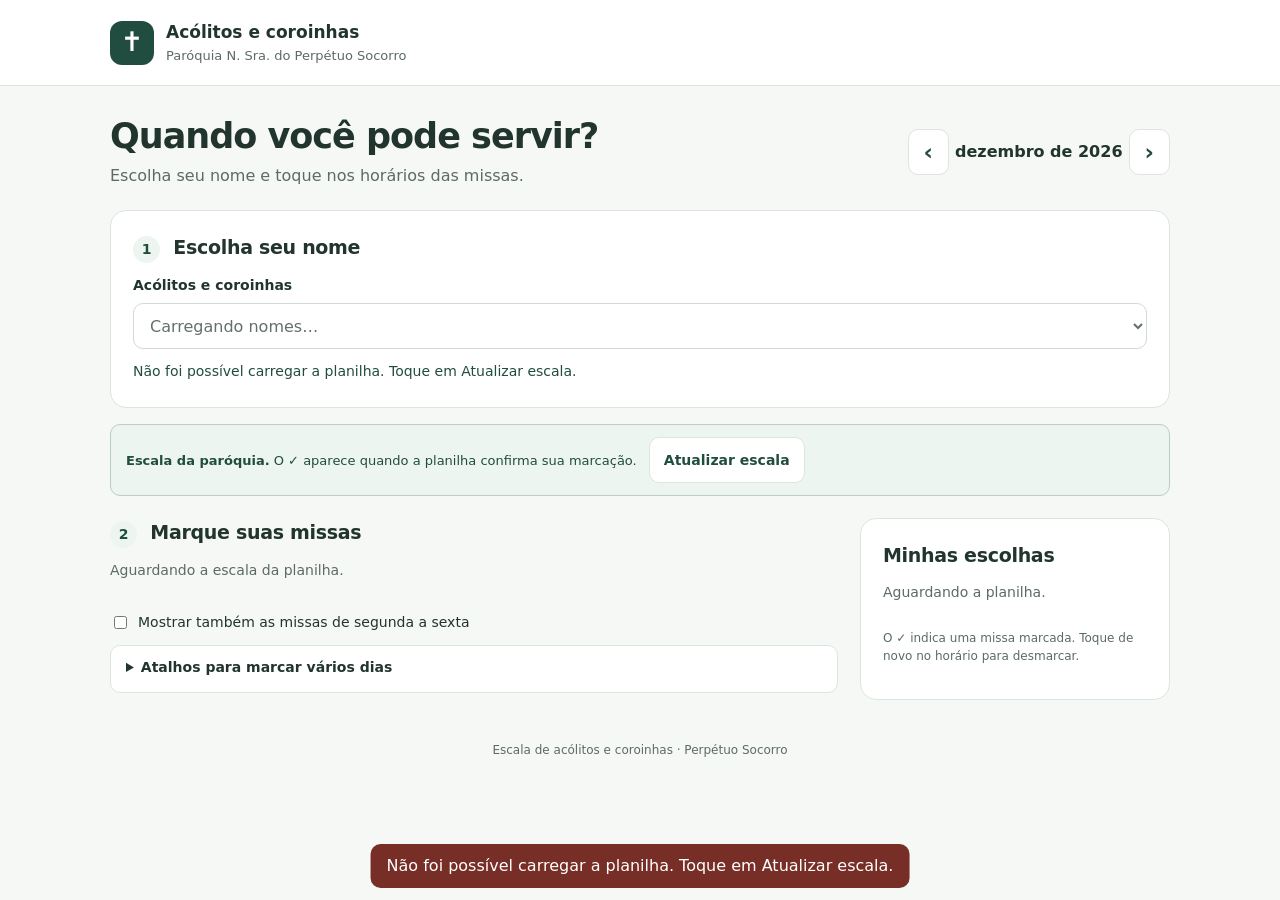
==== escala acolitos.html @ 4b258129 "Salvar as marcações da escala na planilha da paróquia" ====
<!DOCTYPE html>
<html lang="pt-BR">
<head>
<meta charset="UTF-8">
<meta name="viewport" content="width=device-width, initial-scale=1">
<meta name="theme-color" content="#214d40">
<title>Escala de Acólitos e Coroinhas</title>
<link rel="icon" href="favicon.ico">
<style>
:root{--green:#214d40;--light:#edf5f0;--ink:#21352e;--muted:#5c6b63;--line:#dce5de;--bg:#f6f8f5}*{box-sizing:border-box}body{margin:0;background:var(--bg);color:var(--ink);font-family:system-ui,-apple-system,BlinkMacSystemFont,"Segoe UI",sans-serif;font-size:16px;line-height:1.5}button,select{font:inherit}button,a,select{-webkit-tap-highlight-color:transparent}button,select,summary{min-height:46px}button{cursor:pointer;border:1px solid var(--line);border-radius:10px;background:white;color:var(--green);padding:10px 14px;font-weight:600}button:hover{background:var(--light)}button:disabled{cursor:default;opacity:.55}button:focus-visible,a:focus-visible,select:focus-visible,summary:focus-visible{outline:3px solid #b47e25;outline-offset:3px}a{color:var(--green);text-underline-offset:3px}.wrap{width:min(1060px,100% - 36px);margin:auto}header{background:white;border-bottom:1px solid var(--line)}.brand{display:flex;gap:12px;align-items:center;padding:20px 0}.brand-mark{display:grid;place-items:center;width:44px;height:44px;border-radius:12px;background:var(--green);color:white;font-size:27px}.brand strong{display:block;font-size:17px}.brand small{display:block;color:var(--muted);font-size:13px}.intro{margin:30px 0 22px;display:flex;justify-content:space-between;align-items:center;gap:16px}h1{font-size:clamp(27px,4vw,35px);letter-spacing:-1px;line-height:1.15;margin:0 0 8px}h2{font-size:19px;margin:0 0 12px;letter-spacing:-.3px}h3{font-size:16px;margin:0}.muted{color:var(--muted)}p{margin:0 0 12px}.intro p{margin:0}.month-nav{display:flex;align-items:center;gap:6px;white-space:nowrap}.month-nav span{min-width:165px;text-align:center;font-weight:650}.month-nav button{font-size:23px;line-height:1;padding:8px 15px}.card{background:white;border:1px solid var(--line);border-radius:16px;padding:22px}.step{display:inline-grid;place-items:center;width:27px;height:27px;background:var(--light);color:var(--green);border-radius:50%;font-size:14px;margin-right:7px}.profile-fields{display:grid;grid-template-columns:260px 1fr;gap:22px}.field-label{display:block;font-size:14px;font-weight:650;margin-bottom:7px}.roles{display:flex;gap:6px}.roles button{flex:1}.roles button[aria-pressed="true"]{background:var(--green);color:white;border-color:var(--green)}select{width:100%;border:1px solid #bdcdc1;border-radius:10px;background:white;color:var(--ink);padding:10px 12px}.notice{font-size:13px;color:#6f561c;background:#fbf6e8;border:1px solid #eadfbe;padding:12px 15px;border-radius:10px;margin:16px 0 22px}.layout{display:grid;grid-template-columns:minmax(0,1fr) 310px;gap:22px;align-items:start}.calendar-head{margin-bottom:18px}.calendar-head p{font-size:14px}.shortcuts{border:1px solid var(--line);border-radius:10px;margin-bottom:18px;background:white}summary{cursor:pointer;display:list-item;padding:11px 15px;font-weight:600;font-size:14px}.shortcut-actions{display:flex;gap:8px;flex-wrap:wrap;padding:0 14px 14px}.shortcut-actions button{font-size:14px}.day{margin-bottom:14px;padding:18px}.day-head{display:flex;justify-content:space-between;gap:12px;align-items:center;margin-bottom:12px}.day-head time{font-size:15px;font-weight:700}.today-tag{font-size:12px;color:var(--green);background:var(--light);padding:3px 8px;border-radius:6px}.slots{display:grid;grid-template-columns:repeat(3,minmax(0,1fr));gap:9px}.slot{min-height:66px;padding:9px 6px;display:flex;flex-direction:column;align-items:center;justify-content:center;gap:1px}.slot small{font-size:11px;font-weight:500;color:var(--muted)}.slot[aria-pressed="true"]{background:var(--green);border-color:var(--green);color:white}.slot[aria-pressed="true"] small{color:#e4f0e8}.roster{margin-top:10px;font-size:13px}.roster summary{padding:8px 0;color:var(--muted);font-weight:500}.roster p{margin:0 0 7px;padding:0 0 0 2px}.summary-card{position:sticky;top:20px}.summary-count{font-size:14px;color:var(--muted);margin-bottom:12px}.summary-list{list-style:none;padding:0;margin:0;max-height:350px;overflow:auto}.summary-list li{display:flex;align-items:center;justify-content:space-between;gap:8px;padding:10px 0;border-top:1px solid var(--line);font-size:14px}.remove{border:0;background:none;padding:8px;min-width:44px;min-height:44px;font-size:20px;color:#79534c}.empty{font-size:14px;color:var(--muted);padding:12px 0}.danger{color:#88473c;font-size:13px;width:100%;margin-top:16px}.save-note{font-size:12px;color:var(--muted);margin-top:14px}.status{font-size:14px;min-height:24px;margin-top:12px;color:var(--green)}footer{font-size:12px;color:var(--muted);padding:30px 0;text-align:center}.skip{position:absolute;left:10px;top:-70px;background:white;padding:12px;z-index:10}.skip:focus{top:10px}.summary-jump{display:none}@media(max-width:760px){.intro{display:block;margin-top:24px}.month-nav{margin-top:18px;justify-content:space-between}.profile-fields{grid-template-columns:1fr;gap:16px}.layout{grid-template-columns:1fr}.summary-card{position:static}.card{padding:18px}.summary-jump{display:inline-block;font-size:14px;margin-top:8px}.brand strong{font-size:15px}.brand small{font-size:11px}.wrap{width:calc(100% - 28px)}.day{padding:16px}.slots{gap:8px}.notice{margin-bottom:20px}#mySchedule{scroll-margin-top:15px}}@media(prefers-reduced-motion:no-preference){html{scroll-behavior:smooth}}
.weekday{display:flex;align-items:center;gap:8px;min-height:46px;font-size:14px}.notice button{margin-left:8px;font-size:14px}.notice{background:#edf5f0;color:#214d40;border-color:#bbcebf}#feedback{position:fixed;bottom:12px;left:50%;transform:translateX(-50%);width:max-content;max-width:calc(100% - 24px);background:#214d40;color:white;padding:10px 16px;border-radius:10px;z-index:15;pointer-events:none}#feedback.error{background:#762e27}button[hidden]{display:none}</style>
</head>
<body>
<a class="skip" href="#identity">Ir para escolher meu nome</a>
<header><div class="wrap brand"><span class="brand-mark" aria-hidden="true">✝</span><div><strong>Acólitos e coroinhas</strong><small>Paróquia N. Sra. do Perpétuo Socorro</small></div></div></header>
<main class="wrap">
<div class="intro"><div><h1>Quando você pode servir?</h1><p class="muted">Escolha seu nome e toque nos horários das missas.</p></div><nav class="month-nav" aria-label="Escolher mês"><button id="prevMonth" aria-label="Mês anterior">‹</button><span id="monthLabel" aria-live="polite"></span><button id="nextMonth" aria-label="Próximo mês">›</button></nav></div>
<section id="identity" class="card" aria-labelledby="identityTitle"><h2 id="identityTitle"><span class="step">1</span> Escolha seu nome</h2><label for="userSelect" class="field-label">Acólitos e coroinhas</label><select id="userSelect" disabled><option>Carregando nomes…</option></select><div id="status" class="status" role="status" aria-live="polite">Buscando a escala na planilha…</div></section>
<p class="notice"><strong>Escala da paróquia.</strong> O ✓ aparece quando a planilha confirma sua marcação. <button id="refresh" type="button">Atualizar escala</button></p>
<div class="layout"><section aria-labelledby="calendarTitle"><div class="calendar-head"><h2 id="calendarTitle"><span class="step">2</span> Marque suas missas</h2><p class="muted" id="calendarHint">Escolha seu nome acima para liberar os horários.</p><a href="#mySchedule" class="summary-jump">Ver minhas escolhas ↓</a></div>
<label class="weekday"><input type="checkbox" id="allDays"> Mostrar também as missas de segunda a sexta</label><details class="shortcuts"><summary>Atalhos para marcar vários dias</summary><div class="shortcut-actions"><button data-bulk="19:00">Domingos às 19h</button><button data-bulk="10:00">Domingos às 10h</button><button data-bulk="18:00">Sábados às 18h</button></div></details><div id="days"></div></section>
<aside id="mySchedule" class="card summary-card" aria-labelledby="summaryTitle"><h2 id="summaryTitle">Minhas escolhas</h2><p class="summary-count" id="summaryCount"></p><ul class="summary-list" id="summaryList"></ul><button class="danger" id="clearAll" disabled>Desmarcar minhas missas deste mês</button><p class="save-note">O ✓ indica uma missa marcada. Toque de novo no horário para desmarcar.</p></aside></div>
</main><div id="feedback" role="status" hidden></div><footer class="wrap">Escala de acólitos e coroinhas · Perpétuo Socorro</footer>
<script src="escala-planilha.js"></script>
</body>
</html>
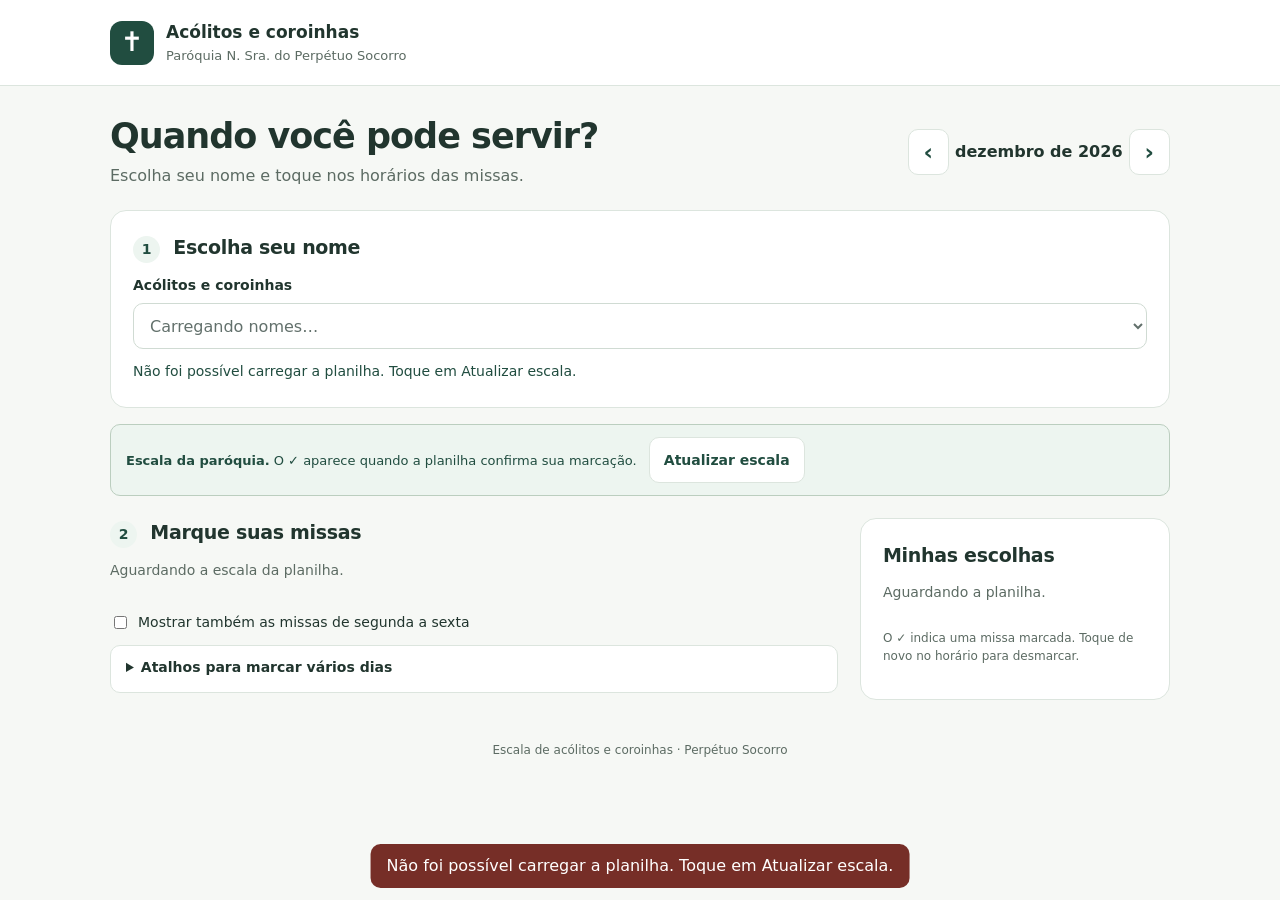
==== commit d6853441: "Adicionar opcoes para Substituir acolito, tirar individualmente no x e botao Tirar todos do horario" ====
--- a/escala acolitos.html
+++ b/escala acolitos.html
@@ -1,26 +1,804 @@
 <!DOCTYPE html>
 <html lang="pt-BR">
+
 <head>
-<meta charset="UTF-8">
-<meta name="viewport" content="width=device-width, initial-scale=1">
-<meta name="theme-color" content="#214d40">
-<title>Escala de Acólitos e Coroinhas</title>
-<link rel="icon" href="favicon.ico">
-<style>
-:root{--green:#214d40;--light:#edf5f0;--ink:#21352e;--muted:#5c6b63;--line:#dce5de;--bg:#f6f8f5}*{box-sizing:border-box}body{margin:0;background:var(--bg);color:var(--ink);font-family:system-ui,-apple-system,BlinkMacSystemFont,"Segoe UI",sans-serif;font-size:16px;line-height:1.5}button,select{font:inherit}button,a,select{-webkit-tap-highlight-color:transparent}button,select,summary{min-height:46px}button{cursor:pointer;border:1px solid var(--line);border-radius:10px;background:white;color:var(--green);padding:10px 14px;font-weight:600}button:hover{background:var(--light)}button:disabled{cursor:default;opacity:.55}button:focus-visible,a:focus-visible,select:focus-visible,summary:focus-visible{outline:3px solid #b47e25;outline-offset:3px}a{color:var(--green);text-underline-offset:3px}.wrap{width:min(1060px,100% - 36px);margin:auto}header{background:white;border-bottom:1px solid var(--line)}.brand{display:flex;gap:12px;align-items:center;padding:20px 0}.brand-mark{display:grid;place-items:center;width:44px;height:44px;border-radius:12px;background:var(--green);color:white;font-size:27px}.brand strong{display:block;font-size:17px}.brand small{display:block;color:var(--muted);font-size:13px}.intro{margin:30px 0 22px;display:flex;justify-content:space-between;align-items:center;gap:16px}h1{font-size:clamp(27px,4vw,35px);letter-spacing:-1px;line-height:1.15;margin:0 0 8px}h2{font-size:19px;margin:0 0 12px;letter-spacing:-.3px}h3{font-size:16px;margin:0}.muted{color:var(--muted)}p{margin:0 0 12px}.intro p{margin:0}.month-nav{display:flex;align-items:center;gap:6px;white-space:nowrap}.month-nav span{min-width:165px;text-align:center;font-weight:650}.month-nav button{font-size:23px;line-height:1;padding:8px 15px}.card{background:white;border:1px solid var(--line);border-radius:16px;padding:22px}.step{display:inline-grid;place-items:center;width:27px;height:27px;background:var(--light);color:var(--green);border-radius:50%;font-size:14px;margin-right:7px}.profile-fields{display:grid;grid-template-columns:260px 1fr;gap:22px}.field-label{display:block;font-size:14px;font-weight:650;margin-bottom:7px}.roles{display:flex;gap:6px}.roles button{flex:1}.roles button[aria-pressed="true"]{background:var(--green);color:white;border-color:var(--green)}select{width:100%;border:1px solid #bdcdc1;border-radius:10px;background:white;color:var(--ink);padding:10px 12px}.notice{font-size:13px;color:#6f561c;background:#fbf6e8;border:1px solid #eadfbe;padding:12px 15px;border-radius:10px;margin:16px 0 22px}.layout{display:grid;grid-template-columns:minmax(0,1fr) 310px;gap:22px;align-items:start}.calendar-head{margin-bottom:18px}.calendar-head p{font-size:14px}.shortcuts{border:1px solid var(--line);border-radius:10px;margin-bottom:18px;background:white}summary{cursor:pointer;display:list-item;padding:11px 15px;font-weight:600;font-size:14px}.shortcut-actions{display:flex;gap:8px;flex-wrap:wrap;padding:0 14px 14px}.shortcut-actions button{font-size:14px}.day{margin-bottom:14px;padding:18px}.day-head{display:flex;justify-content:space-between;gap:12px;align-items:center;margin-bottom:12px}.day-head time{font-size:15px;font-weight:700}.today-tag{font-size:12px;color:var(--green);background:var(--light);padding:3px 8px;border-radius:6px}.slots{display:grid;grid-template-columns:repeat(3,minmax(0,1fr));gap:9px}.slot{min-height:66px;padding:9px 6px;display:flex;flex-direction:column;align-items:center;justify-content:center;gap:1px}.slot small{font-size:11px;font-weight:500;color:var(--muted)}.slot[aria-pressed="true"]{background:var(--green);border-color:var(--green);color:white}.slot[aria-pressed="true"] small{color:#e4f0e8}.roster{margin-top:10px;font-size:13px}.roster summary{padding:8px 0;color:var(--muted);font-weight:500}.roster p{margin:0 0 7px;padding:0 0 0 2px}.summary-card{position:sticky;top:20px}.summary-count{font-size:14px;color:var(--muted);margin-bottom:12px}.summary-list{list-style:none;padding:0;margin:0;max-height:350px;overflow:auto}.summary-list li{display:flex;align-items:center;justify-content:space-between;gap:8px;padding:10px 0;border-top:1px solid var(--line);font-size:14px}.remove{border:0;background:none;padding:8px;min-width:44px;min-height:44px;font-size:20px;color:#79534c}.empty{font-size:14px;color:var(--muted);padding:12px 0}.danger{color:#88473c;font-size:13px;width:100%;margin-top:16px}.save-note{font-size:12px;color:var(--muted);margin-top:14px}.status{font-size:14px;min-height:24px;margin-top:12px;color:var(--green)}footer{font-size:12px;color:var(--muted);padding:30px 0;text-align:center}.skip{position:absolute;left:10px;top:-70px;background:white;padding:12px;z-index:10}.skip:focus{top:10px}.summary-jump{display:none}@media(max-width:760px){.intro{display:block;margin-top:24px}.month-nav{margin-top:18px;justify-content:space-between}.profile-fields{grid-template-columns:1fr;gap:16px}.layout{grid-template-columns:1fr}.summary-card{position:static}.card{padding:18px}.summary-jump{display:inline-block;font-size:14px;margin-top:8px}.brand strong{font-size:15px}.brand small{font-size:11px}.wrap{width:calc(100% - 28px)}.day{padding:16px}.slots{gap:8px}.notice{margin-bottom:20px}#mySchedule{scroll-margin-top:15px}}@media(prefers-reduced-motion:no-preference){html{scroll-behavior:smooth}}
-.weekday{display:flex;align-items:center;gap:8px;min-height:46px;font-size:14px}.notice button{margin-left:8px;font-size:14px}.notice{background:#edf5f0;color:#214d40;border-color:#bbcebf}#feedback{position:fixed;bottom:12px;left:50%;transform:translateX(-50%);width:max-content;max-width:calc(100% - 24px);background:#214d40;color:white;padding:10px 16px;border-radius:10px;z-index:15;pointer-events:none}#feedback.error{background:#762e27}button[hidden]{display:none}</style>
+    <meta charset="UTF-8">
+    <meta name="viewport" content="width=device-width, initial-scale=1">
+    <meta name="theme-color" content="#214d40">
+    <title>Escala de Acólitos e Coroinhas</title>
+    <link rel="icon" href="favicon.ico">
+    <style>
+        :root {
+            --green: #214d40;
+            --light: #edf5f0;
+            --ink: #21352e;
+            --muted: #5c6b63;
+            --line: #dce5de;
+            --bg: #f6f8f5
+        }
+
+        * {
+            box-sizing: border-box
+        }
+
+        body {
+            margin: 0;
+            background: var(--bg);
+            color: var(--ink);
+            font-family: system-ui, -apple-system, BlinkMacSystemFont, "Segoe UI", sans-serif;
+            font-size: 16px;
+            line-height: 1.5
+        }
+
+        button,
+        select {
+            font: inherit
+        }
+
+        button,
+        a,
+        select {
+            -webkit-tap-highlight-color: transparent
+        }
+
+        button,
+        select,
+        summary {
+            min-height: 46px
+        }
+
+        button {
+            cursor: pointer;
+            border: 1px solid var(--line);
+            border-radius: 10px;
+            background: white;
+            color: var(--green);
+            padding: 10px 14px;
+            font-weight: 600
+        }
+
+        button:hover {
+            background: var(--light)
+        }
+
+        button:disabled {
+            cursor: default;
+            opacity: .55
+        }
+
+        button:focus-visible,
+        a:focus-visible,
+        select:focus-visible,
+        summary:focus-visible {
+            outline: 3px solid #b47e25;
+            outline-offset: 3px
+        }
+
+        a {
+            color: var(--green);
+            text-underline-offset: 3px
+        }
+
+        .wrap {
+            width: min(1060px, 100% - 36px);
+            margin: auto
+        }
+
+        header {
+            background: white;
+            border-bottom: 1px solid var(--line)
+        }
+
+        .brand {
+            display: flex;
+            gap: 12px;
+            align-items: center;
+            padding: 20px 0
+        }
+
+        .brand-mark {
+            display: grid;
+            place-items: center;
+            width: 44px;
+            height: 44px;
+            border-radius: 12px;
+            background: var(--green);
+            color: white;
+            font-size: 27px
+        }
+
+        .brand strong {
+            display: block;
+            font-size: 17px
+        }
+
+        .brand small {
+            display: block;
+            color: var(--muted);
+            font-size: 13px
+        }
+
+        .intro {
+            margin: 30px 0 22px;
+            display: flex;
+            justify-content: space-between;
+            align-items: center;
+            gap: 16px
+        }
+
+        h1 {
+            font-size: clamp(27px, 4vw, 35px);
+            letter-spacing: -1px;
+            line-height: 1.15;
+            margin: 0 0 8px
+        }
+
+        h2 {
+            font-size: 19px;
+            margin: 0 0 12px;
+            letter-spacing: -.3px
+        }
+
+        h3 {
+            font-size: 16px;
+            margin: 0
+        }
+
+        .muted {
+            color: var(--muted)
+        }
+
+        p {
+            margin: 0 0 12px
+        }
+
+        .intro p {
+            margin: 0
+        }
+
+        .month-nav {
+            display: flex;
+            align-items: center;
+            gap: 6px;
+            white-space: nowrap
+        }
+
+        .month-nav span {
+            min-width: 165px;
+            text-align: center;
+            font-weight: 650
+        }
+
+        .month-nav button {
+            font-size: 23px;
+            line-height: 1;
+            padding: 8px 15px
+        }
+
+        .card {
+            background: white;
+            border: 1px solid var(--line);
+            border-radius: 16px;
+            padding: 22px
+        }
+
+        .step {
+            display: inline-grid;
+            place-items: center;
+            width: 27px;
+            height: 27px;
+            background: var(--light);
+            color: var(--green);
+            border-radius: 50%;
+            font-size: 14px;
+            margin-right: 7px
+        }
+
+        .profile-fields {
+            display: grid;
+            grid-template-columns: 260px 1fr;
+            gap: 22px
+        }
+
+        .field-label {
+            display: block;
+            font-size: 14px;
+            font-weight: 650;
+            margin-bottom: 7px
+        }
+
+        .roles {
+            display: flex;
+            gap: 6px
+        }
+
+        .roles button {
+            flex: 1
+        }
+
+        .roles button[aria-pressed="true"] {
+            background: var(--green);
+            color: white;
+            border-color: var(--green)
+        }
+
+        select {
+            width: 100%;
+            border: 1px solid #bdcdc1;
+            border-radius: 10px;
+            background: white;
+            color: var(--ink);
+            padding: 10px 12px
+        }
+
+        .notice {
+            font-size: 13px;
+            color: #6f561c;
+            background: #fbf6e8;
+            border: 1px solid #eadfbe;
+            padding: 12px 15px;
+            border-radius: 10px;
+            margin: 16px 0 22px
+        }
+
+        .layout {
+            display: grid;
+            grid-template-columns: minmax(0, 1fr) 310px;
+            gap: 22px;
+            align-items: start
+        }
+
+        .calendar-head {
+            margin-bottom: 18px
+        }
+
+        .calendar-head p {
+            font-size: 14px
+        }
+
+        .shortcuts {
+            border: 1px solid var(--line);
+            border-radius: 10px;
+            margin-bottom: 18px;
+            background: white
+        }
+
+        summary {
+            cursor: pointer;
+            display: list-item;
+            padding: 11px 15px;
+            font-weight: 600;
+            font-size: 14px
+        }
+
+        .shortcut-actions {
+            display: flex;
+            gap: 8px;
+            flex-wrap: wrap;
+            padding: 0 14px 14px
+        }
+
+        .shortcut-actions button {
+            font-size: 14px
+        }
+
+        .day {
+            margin-bottom: 14px;
+            padding: 18px
+        }
+
+        .day-head {
+            display: flex;
+            justify-content: space-between;
+            gap: 12px;
+            align-items: center;
+            margin-bottom: 12px
+        }
+
+        .day-head time {
+            font-size: 15px;
+            font-weight: 700
+        }
+
+        .today-tag {
+            font-size: 12px;
+            color: var(--green);
+            background: var(--light);
+            padding: 3px 8px;
+            border-radius: 6px
+        }
+
+        .slots {
+            display: grid;
+            grid-template-columns: repeat(3, minmax(0, 1fr));
+            gap: 9px
+        }
+
+        .slot {
+            min-height: 66px;
+            padding: 9px 6px;
+            display: flex;
+            flex-direction: column;
+            align-items: center;
+            justify-content: center;
+            gap: 1px
+        }
+
+        .slot small {
+            font-size: 11px;
+            font-weight: 500;
+            color: var(--muted)
+        }
+
+        .slot[aria-pressed="true"] {
+            background: var(--green);
+            border-color: var(--green);
+            color: white
+        }
+
+        .slot[aria-pressed="true"] small {
+            color: #e4f0e8
+        }
+
+        .roster {
+            margin-top: 14px;
+            border-top: 1px dashed var(--line);
+            padding-top: 10px
+        }
+
+        .roster summary {
+            cursor: pointer;
+            padding: 8px 12px;
+            background: var(--light);
+            border: 1px solid #d5e5db;
+            border-radius: 8px;
+            color: var(--green);
+            font-weight: 700;
+            font-size: 13.5px;
+            display: inline-flex;
+            align-items: center;
+            gap: 8px;
+            transition: all .2s ease;
+            user-select: none
+        }
+
+        .roster summary:hover {
+            background: #e2ede6;
+            border-color: #bcd5c5
+        }
+
+        .roster[open] summary {
+            margin-bottom: 12px;
+            background: var(--green);
+            color: white;
+            border-color: var(--green)
+        }
+
+        .roster-list {
+            display: flex;
+            flex-direction: column;
+            gap: 9px;
+            background: #f8faf8;
+            border: 1px solid #e1ebe4;
+            border-radius: 12px;
+            padding: 12px;
+            margin-top: 8px
+        }
+
+        .roster-row {
+            display: flex;
+            flex-direction: column;
+            gap: 7px;
+            background: white;
+            border: 1px solid #e3ede6;
+            border-radius: 10px;
+            padding: 10px 12px;
+            box-shadow: 0 1px 3px rgba(33, 77, 64, .04)
+        }
+
+        .roster-row-head {
+            display: flex;
+            align-items: center;
+            justify-content: space-between;
+            gap: 8px;
+            flex-wrap: wrap
+        }
+
+        .roster-time-badge {
+            background: var(--green);
+            color: white;
+            font-size: 13px;
+            font-weight: 700;
+            padding: 3px 9px;
+            border-radius: 6px;
+            display: inline-flex;
+            align-items: center;
+            gap: 4px;
+            letter-spacing: .3px
+        }
+
+        .roster-label-tag {
+            background: #fef7e6;
+            color: #8c6818;
+            border: 1px solid #f6e0a8;
+            font-size: 11.5px;
+            font-weight: 600;
+            padding: 2px 8px;
+            border-radius: 6px
+        }
+
+        .roster-count-badge {
+            font-size: 11.5px;
+            font-weight: 600;
+            color: var(--muted);
+            background: #edf3ef;
+            padding: 2px 8px;
+            border-radius: 6px;
+            margin-left: auto
+        }
+
+        .roster-names-wrap {
+            display: flex;
+            flex-wrap: wrap;
+            gap: 6px;
+            align-items: center;
+            padding-top: 2px
+        }
+
+        .roster-name-tag {
+            display: inline-flex;
+            align-items: center;
+            gap: 5px;
+            background: #edf5f0;
+            border: 1px solid #c7dcce;
+            color: #1a4234;
+            font-size: 13px;
+            font-weight: 600;
+            padding: 4px 11px;
+            border-radius: 20px;
+            box-shadow: 0 1px 2px rgba(0, 0, 0, .03)
+        }
+
+        .roster-name-tag.is-me {
+            background: #214d40;
+            color: white;
+            border-color: #214d40;
+            font-weight: 700
+        }
+
+        .roster-empty-tag {
+            font-size: 12px;
+            color: #7b8e84;
+            font-style: italic;
+            background: #fafcfa;
+            border: 1px dashed #cedbd2;
+            border-radius: 8px;
+            padding: 5px 10px;
+            display: inline-block
+        }
+
+        .roster-btn-remove {
+            background: none;
+            border: 0;
+            color: #85352b;
+            font-weight: 700;
+            font-size: 15px;
+            line-height: 1;
+            margin-left: 5px;
+            padding: 0 4px;
+            cursor: pointer;
+            border-radius: 50%;
+            min-height: auto;
+            transition: all 0.15s ease;
+        }
+
+        .roster-btn-remove:hover {
+            background: #fcded9;
+            color: #5e1911;
+        }
+
+        .roster-actions-wrap {
+            display: flex;
+            gap: 6px;
+            align-items: center;
+        }
+
+        .roster-head-left {
+            display: flex;
+            align-items: center;
+            gap: 8px;
+            flex-wrap: wrap;
+        }
+
+        .roster-action-btn {
+            background: white;
+            border: 1px solid #c2d6c9;
+            border-radius: 6px;
+            color: var(--green);
+            font-size: 11.5px;
+            font-weight: 600;
+            padding: 3px 8px;
+            cursor: pointer;
+            min-height: 26px;
+            display: inline-flex;
+            align-items: center;
+            gap: 4px;
+            transition: all 0.15s ease;
+        }
+
+        .roster-action-btn:hover {
+            background: var(--light);
+            border-color: var(--green);
+        }
+
+        .roster-action-btn.danger {
+            color: #8c3228;
+            border-color: #ecc3be;
+            background: #fff5f4;
+        }
+
+        .roster-action-btn.danger:hover {
+            background: #fde8e6;
+            border-color: #8c3228;
+        }
+
+        .summary-card {
+            position: sticky;
+            top: 20px
+        }
+
+        .summary-count {
+            font-size: 14px;
+            color: var(--muted);
+            margin-bottom: 12px
+        }
+
+        .summary-list {
+            list-style: none;
+            padding: 0;
+            margin: 0;
+            max-height: 350px;
+            overflow: auto
+        }
+
+        .summary-list li {
+            display: flex;
+            align-items: center;
+            justify-content: space-between;
+            gap: 8px;
+            padding: 10px 0;
+            border-top: 1px solid var(--line);
+            font-size: 14px
+        }
+
+        .remove {
+            border: 0;
+            background: none;
+            padding: 8px;
+            min-width: 44px;
+            min-height: 44px;
+            font-size: 20px;
+            color: #79534c
+        }
+
+        .empty {
+            font-size: 14px;
+            color: var(--muted);
+            padding: 12px 0
+        }
+
+        .danger {
+            color: #88473c;
+            font-size: 13px;
+            width: 100%;
+            margin-top: 16px
+        }
+
+        .save-note {
+            font-size: 12px;
+            color: var(--muted);
+            margin-top: 14px
+        }
+
+        .status {
+            font-size: 14px;
+            min-height: 24px;
+            margin-top: 12px;
+            color: var(--green)
+        }
+
+        footer {
+            font-size: 12px;
+            color: var(--muted);
+            padding: 30px 0;
+            text-align: center
+        }
+
+        .skip {
+            position: absolute;
+            left: 10px;
+            top: -70px;
+            background: white;
+            padding: 12px;
+            z-index: 10
+        }
+
+        .skip:focus {
+            top: 10px
+        }
+
+        .summary-jump {
+            display: none
+        }
+
+        @media(max-width:760px) {
+            .intro {
+                display: block;
+                margin-top: 24px
+            }
+
+            .month-nav {
+                margin-top: 18px;
+                justify-content: space-between
+            }
+
+            .profile-fields {
+                grid-template-columns: 1fr;
+                gap: 16px
+            }
+
+            .layout {
+                grid-template-columns: 1fr
+            }
+
+            .summary-card {
+                position: static
+            }
+
+            .card {
+                padding: 18px
+            }
+
+            .summary-jump {
+                display: inline-block;
+                font-size: 14px;
+                margin-top: 8px
+            }
+
+            .brand strong {
+                font-size: 15px
+            }
+
+            .brand small {
+                font-size: 11px
+            }
+
+            .wrap {
+                width: calc(100% - 28px)
+            }
+
+            .day {
+                padding: 16px
+            }
+
+            .slots {
+                gap: 8px
+            }
+
+            .notice {
+                margin-bottom: 20px
+            }
+
+            #mySchedule {
+                scroll-margin-top: 15px
+            }
+        }
+
+        @media(prefers-reduced-motion:no-preference) {
+            html {
+                scroll-behavior: smooth
+            }
+        }
+
+        .weekday {
+            display: flex;
+            align-items: center;
+            gap: 8px;
+            min-height: 46px;
+            font-size: 14px
+        }
+
+        .notice button {
+            margin-left: 8px;
+            font-size: 14px
+        }
+
+        .notice {
+            background: #edf5f0;
+            color: #214d40;
+            border-color: #bbcebf
+        }
+
+        #feedback {
+            position: fixed;
+            bottom: 12px;
+            left: 50%;
+            transform: translateX(-50%);
+            width: max-content;
+            max-width: calc(100% - 24px);
+            background: #214d40;
+            color: white;
+            padding: 10px 16px;
+            border-radius: 10px;
+            z-index: 15;
+            pointer-events: none
+        }
+
+        #feedback.error {
+            background: #762e27
+        }
+
+        button[hidden] {
+            display: none
+        }
+    </style>
 </head>
+
 <body>
-<a class="skip" href="#identity">Ir para escolher meu nome</a>
-<header><div class="wrap brand"><span class="brand-mark" aria-hidden="true">✝</span><div><strong>Acólitos e coroinhas</strong><small>Paróquia N. Sra. do Perpétuo Socorro</small></div></div></header>
-<main class="wrap">
-<div class="intro"><div><h1>Quando você pode servir?</h1><p class="muted">Escolha seu nome e toque nos horários das missas.</p></div><nav class="month-nav" aria-label="Escolher mês"><button id="prevMonth" aria-label="Mês anterior">‹</button><span id="monthLabel" aria-live="polite"></span><button id="nextMonth" aria-label="Próximo mês">›</button></nav></div>
-<section id="identity" class="card" aria-labelledby="identityTitle"><h2 id="identityTitle"><span class="step">1</span> Escolha seu nome</h2><label for="userSelect" class="field-label">Acólitos e coroinhas</label><select id="userSelect" disabled><option>Carregando nomes…</option></select><div id="status" class="status" role="status" aria-live="polite">Buscando a escala na planilha…</div></section>
-<p class="notice"><strong>Escala da paróquia.</strong> O ✓ aparece quando a planilha confirma sua marcação. <button id="refresh" type="button">Atualizar escala</button></p>
-<div class="layout"><section aria-labelledby="calendarTitle"><div class="calendar-head"><h2 id="calendarTitle"><span class="step">2</span> Marque suas missas</h2><p class="muted" id="calendarHint">Escolha seu nome acima para liberar os horários.</p><a href="#mySchedule" class="summary-jump">Ver minhas escolhas ↓</a></div>
-<label class="weekday"><input type="checkbox" id="allDays"> Mostrar também as missas de segunda a sexta</label><details class="shortcuts"><summary>Atalhos para marcar vários dias</summary><div class="shortcut-actions"><button data-bulk="19:00">Domingos às 19h</button><button data-bulk="10:00">Domingos às 10h</button><button data-bulk="18:00">Sábados às 18h</button></div></details><div id="days"></div></section>
-<aside id="mySchedule" class="card summary-card" aria-labelledby="summaryTitle"><h2 id="summaryTitle">Minhas escolhas</h2><p class="summary-count" id="summaryCount"></p><ul class="summary-list" id="summaryList"></ul><button class="danger" id="clearAll" disabled>Desmarcar minhas missas deste mês</button><p class="save-note">O ✓ indica uma missa marcada. Toque de novo no horário para desmarcar.</p></aside></div>
-</main><div id="feedback" role="status" hidden></div><footer class="wrap">Escala de acólitos e coroinhas · Perpétuo Socorro</footer>
-<script src="escala-planilha.js"></script>
+    <a class="skip" href="#identity">Ir para escolher meu nome</a>
+    <header>
+        <div class="wrap brand"><span class="brand-mark" aria-hidden="true">✝</span>
+            <div><strong>Acólitos e coroinhas</strong><small>Paróquia N. Sra. do Perpétuo Socorro</small></div>
+        </div>
+    </header>
+    <main class="wrap">
+        <div class="intro">
+            <div>
+                <h1>Quando você pode servir?</h1>
+                <p class="muted">Escolha seu nome e toque nos horários das missas.</p>
+            </div>
+            <nav class="month-nav" aria-label="Escolher mês"><button id="prevMonth"
+                    aria-label="Mês anterior">‹</button><span id="monthLabel" aria-live="polite"></span><button
+                    id="nextMonth" aria-label="Próximo mês">›</button></nav>
+        </div>
+        <section id="identity" class="card" aria-labelledby="identityTitle">
+            <h2 id="identityTitle"><span class="step">1</span> Escolha seu nome</h2><label for="userSelect"
+                class="field-label">Acólitos e coroinhas</label><select id="userSelect" disabled>
+                <option>Carregando nomes…</option>
+            </select>
+            <div id="status" class="status" role="status" aria-live="polite">Buscando a escala na planilha…</div>
+        </section>
+        <p class="notice"><strong>Escala da paróquia.</strong> O ✓ aparece quando a planilha confirma sua marcação.
+            <button id="refresh" type="button">Atualizar escala</button></p>
+        <div class="layout">
+            <section aria-labelledby="calendarTitle">
+                <div class="calendar-head">
+                    <h2 id="calendarTitle"><span class="step">2</span> Marque suas missas</h2>
+                    <p class="muted" id="calendarHint">Escolha seu nome acima para liberar os horários.</p><a
+                        href="#mySchedule" class="summary-jump">Ver minhas escolhas ↓</a>
+                </div>
+                <label class="weekday"><input type="checkbox" id="allDays"> Mostrar também as missas de segunda a
+                    sexta</label>
+                <details class="shortcuts">
+                    <summary>Atalhos para marcar vários dias</summary>
+                    <div class="shortcut-actions"><button data-bulk="19:00">Domingos às 19h</button><button
+                            data-bulk="10:00">Domingos às 10h</button><button data-bulk="18:00">Sábados às 18h</button>
+                    </div>
+                </details>
+                <div id="days"></div>
+            </section>
+            <aside id="mySchedule" class="card summary-card" aria-labelledby="summaryTitle">
+                <h2 id="summaryTitle">Minhas escolhas</h2>
+                <p class="summary-count" id="summaryCount"></p>
+                <ul class="summary-list" id="summaryList"></ul><button class="danger" id="clearAll" disabled>Desmarcar
+                    minhas missas deste mês</button>
+                <p class="save-note">O ✓ indica uma missa marcada. Toque de novo no horário para desmarcar.</p>
+            </aside>
+        </div>
+    </main>
+    <div id="feedback" role="status" hidden></div>
+    <footer class="wrap">Escala de acólitos e coroinhas · Perpétuo Socorro</footer>
+    <script src="escala-planilha.js"></script>
 </body>
-</html>
+
+</html>
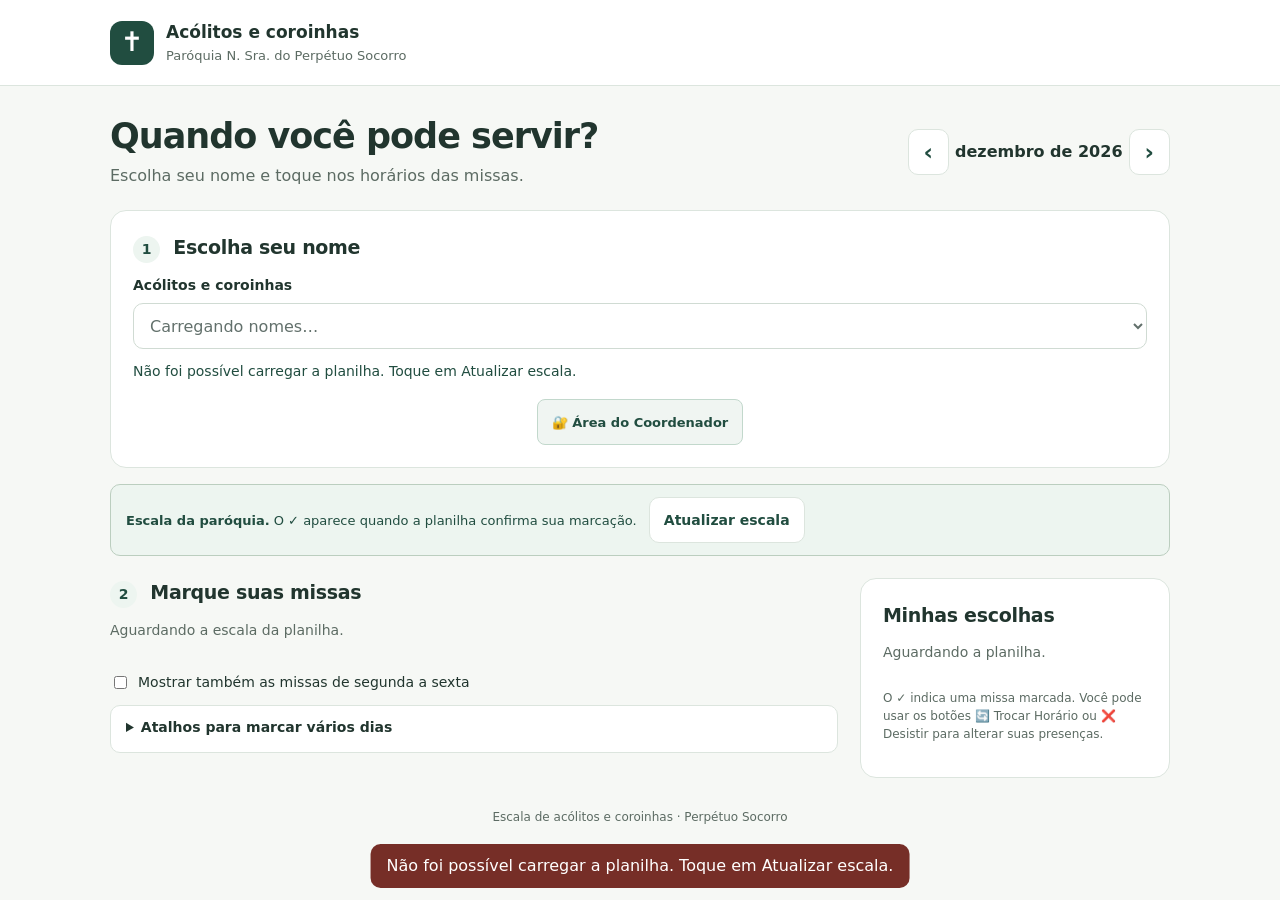
==== commit 4e9ba505: "Painel do Coordenador com limpeza de escalas antigas (>7 dias), zerar mes, auto-limpeza de 1 semana," ====
--- a/escala acolitos.html
+++ b/escala acolitos.html
@@ -539,6 +539,147 @@
 
         .roster-action-btn.danger:hover {
             background: #fde8e6;
+            border-color: #8c3228;
+        }
+
+        .coord-bar {
+            margin-top: 14px;
+            text-align: center;
+        }
+
+        .coord-btn {
+            background: #f0f5f2;
+            border: 1px solid #c2d8cc;
+            color: var(--green);
+            font-size: 13px;
+            font-weight: 600;
+            padding: 6px 14px;
+            border-radius: 8px;
+            cursor: pointer;
+            transition: all 0.2s;
+        }
+
+        .coord-btn:hover {
+            background: #e2ede7;
+            border-color: var(--green);
+        }
+
+        .coord-panel {
+            background: #f8faf8;
+            border: 1px solid #cce0d4;
+            border-radius: 12px;
+            padding: 14px;
+            margin-top: 10px;
+            text-align: left;
+            box-shadow: 0 2px 6px rgba(0,0,0,0.04);
+        }
+
+        .coord-actions {
+            display: flex;
+            gap: 8px;
+            flex-wrap: wrap;
+        }
+
+        .coord-act-btn {
+            background: white;
+            border: 1px solid #c6dcce;
+            padding: 6px 12px;
+            border-radius: 8px;
+            font-size: 12.5px;
+            font-weight: 600;
+            cursor: pointer;
+            color: var(--ink);
+            transition: all 0.15s;
+        }
+
+        .coord-act-btn:hover {
+            background: var(--light);
+            border-color: var(--green);
+        }
+
+        .coord-act-btn.danger {
+            background: #fff5f4;
+            border-color: #ecc5c1;
+            color: #8c3228;
+        }
+
+        .coord-act-btn.danger:hover {
+            background: #fcebe9;
+            border-color: #8c3228;
+        }
+
+        .coord-act-btn.logout {
+            margin-left: auto;
+            color: var(--muted);
+        }
+
+        .my-schedule-item {
+            display: flex;
+            flex-direction: column;
+            gap: 6px;
+            padding: 10px 0;
+            border-top: 1px solid var(--line);
+        }
+
+        .my-schedule-info {
+            display: flex;
+            align-items: center;
+            justify-content: space-between;
+            gap: 8px;
+        }
+
+        .my-schedule-title {
+            font-weight: 600;
+            font-size: 14px;
+            color: var(--green);
+        }
+
+        .my-schedule-actions {
+            display: flex;
+            gap: 8px;
+            align-items: center;
+            margin-top: 4px;
+        }
+
+        .btn-trocar-meu {
+            background: var(--light);
+            border: 1px solid #c2dbcd;
+            color: var(--green);
+            font-size: 12px;
+            font-weight: 600;
+            padding: 4px 10px;
+            border-radius: 6px;
+            cursor: pointer;
+            min-height: auto;
+            display: inline-flex;
+            align-items: center;
+            gap: 4px;
+            transition: all 0.15s;
+        }
+
+        .btn-trocar-meu:hover {
+            background: #ddead2;
+            border-color: var(--green);
+        }
+
+        .btn-desistir-meu {
+            background: #fff5f4;
+            border: 1px solid #ecc5c1;
+            color: #8c3228;
+            font-size: 12px;
+            font-weight: 600;
+            padding: 4px 10px;
+            border-radius: 6px;
+            cursor: pointer;
+            min-height: auto;
+            display: inline-flex;
+            align-items: center;
+            gap: 4px;
+            transition: all 0.15s;
+        }
+
+        .btn-desistir-meu:hover {
+            background: #fcebe9;
             border-color: #8c3228;
         }
 
@@ -767,6 +908,18 @@
                 <option>Carregando nomes…</option>
             </select>
             <div id="status" class="status" role="status" aria-live="polite">Buscando a escala na planilha…</div>
+            <div class="coord-bar">
+                <button id="btnCoord" type="button" class="coord-btn">🔐 Área do Coordenador</button>
+                <div id="coordPanel" class="coord-panel" hidden>
+                    <strong>⚙️ Painel da Coordenação (Luiggi Barudi / Bruno Serra)</strong>
+                    <p class="muted" style="font-size:12px; margin:4px 0 10px 0;">Gerencie e higienize a escala oficial da paróquia:</p>
+                    <div class="coord-actions">
+                        <button id="btnLimparAntigas" type="button" class="coord-act-btn">🧹 Apagar escalas com mais de 7 dias</button>
+                        <button id="btnZerarMes" type="button" class="coord-act-btn danger">🗑️ Zerar escala de todo este mês</button>
+                        <button id="btnSairCoord" type="button" class="coord-act-btn logout">Sair</button>
+                    </div>
+                </div>
+            </div>
         </section>
         <p class="notice"><strong>Escala da paróquia.</strong> O ✓ aparece quando a planilha confirma sua marcação.
             <button id="refresh" type="button">Atualizar escala</button></p>
@@ -792,7 +945,7 @@
                 <p class="summary-count" id="summaryCount"></p>
                 <ul class="summary-list" id="summaryList"></ul><button class="danger" id="clearAll" disabled>Desmarcar
                     minhas missas deste mês</button>
-                <p class="save-note">O ✓ indica uma missa marcada. Toque de novo no horário para desmarcar.</p>
+                <p class="save-note">O ✓ indica uma missa marcada. Você pode usar os botões 🔄 Trocar Horário ou ❌ Desistir para alterar suas presenças.</p>
             </aside>
         </div>
     </main>
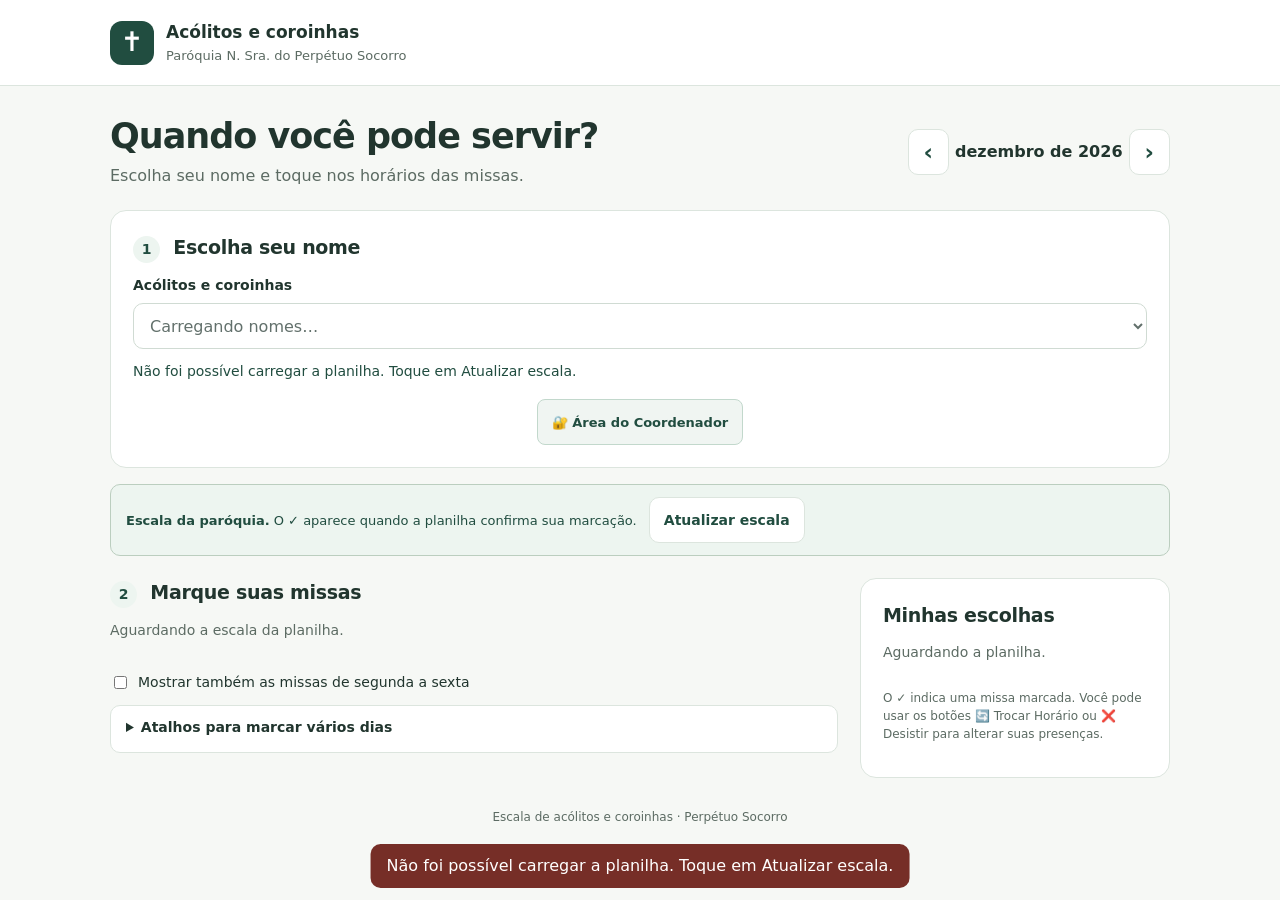
==== commit d1738406: "Seguranca: exigir senha de coordenador para tirar todos ou alterar escala de terceiros, e cache-bust" ====
--- a/escala acolitos.html
+++ b/escala acolitos.html
@@ -951,7 +951,7 @@
     </main>
     <div id="feedback" role="status" hidden></div>
     <footer class="wrap">Escala de acólitos e coroinhas · Perpétuo Socorro</footer>
-    <script src="escala-planilha.js"></script>
+    <script src="escala-planilha.js?v=2.2"></script>
 </body>
 
 </html>
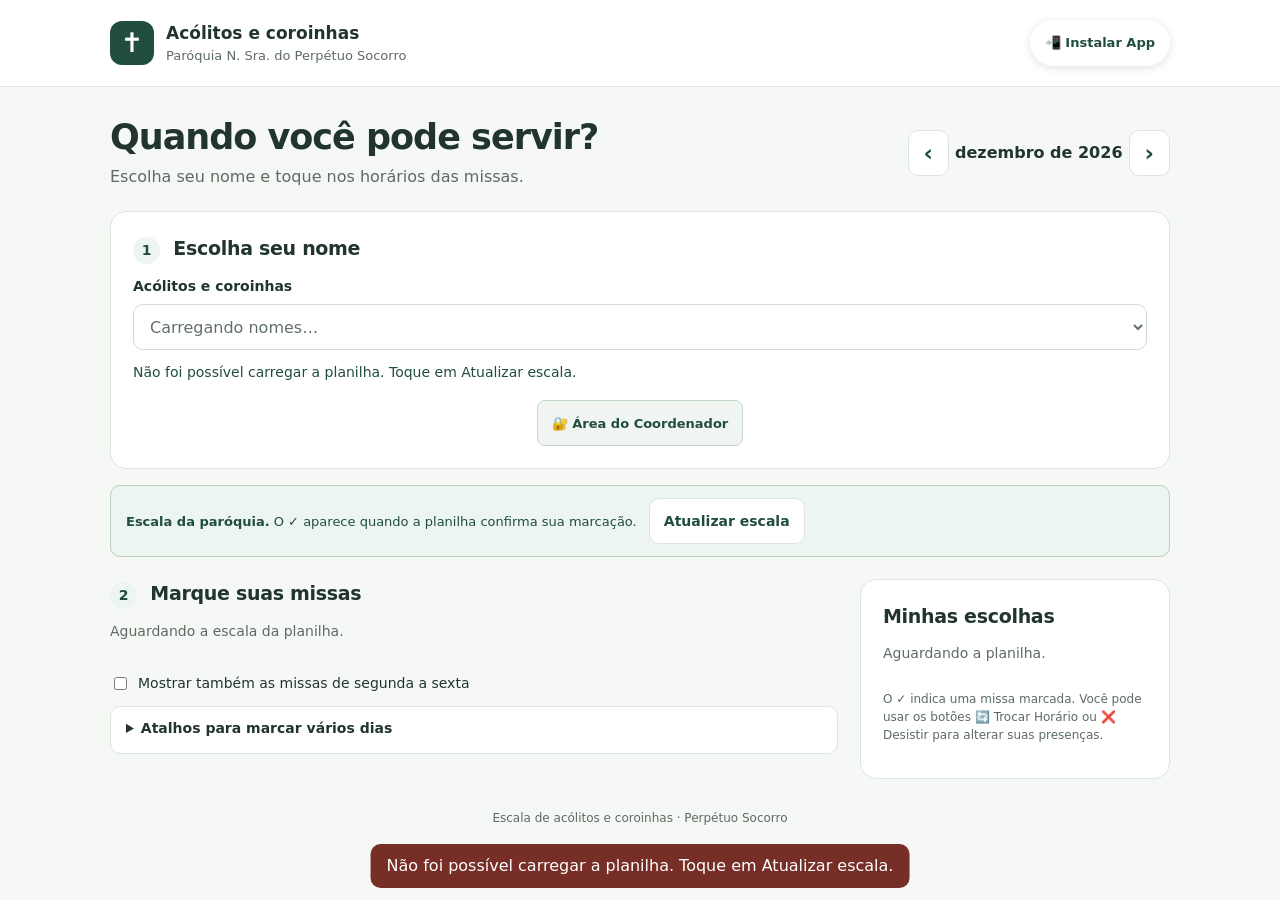
==== commit 07c2ab01: "Seguranca: hash SHA-256 para senhas e suporte completo a PWA para instalacao em iPhone e Android" ====
--- a/escala acolitos.html
+++ b/escala acolitos.html
@@ -7,6 +7,14 @@
     <meta name="theme-color" content="#214d40">
     <title>Escala de Acólitos e Coroinhas</title>
     <link rel="icon" href="favicon.ico">
+    <link rel="manifest" href="manifest.json">
+    <meta name="mobile-web-app-capable" content="yes">
+    <meta name="apple-mobile-web-app-capable" content="yes">
+    <meta name="apple-mobile-web-app-status-bar-style" content="default">
+    <meta name="apple-mobile-web-app-title" content="Escala Acólitos">
+    <link rel="apple-touch-icon" href="apple-touch-icon.png">
+    <link rel="apple-touch-icon" sizes="180x180" href="apple-touch-icon.png">
+    <link rel="icon" type="image/png" sizes="192x192" href="icon-192.png">
     <style>
         :root {
             --green: #214d40;
@@ -571,7 +579,7 @@
             padding: 14px;
             margin-top: 10px;
             text-align: left;
-            box-shadow: 0 2px 6px rgba(0,0,0,0.04);
+            box-shadow: 0 2px 6px rgba(0, 0, 0, 0.04);
         }
 
         .coord-actions {
@@ -879,6 +887,28 @@
             background: #762e27
         }
 
+        .btn-install-app {
+            margin-left: auto;
+            background: #ffffff;
+            color: var(--green);
+            border: 1px solid rgba(255, 255, 255, 0.4);
+            padding: 7px 14px;
+            border-radius: 999px;
+            font-size: 13px;
+            font-weight: 700;
+            cursor: pointer;
+            display: inline-flex;
+            align-items: center;
+            gap: 6px;
+            transition: all 0.2s ease;
+            box-shadow: 0 2px 8px rgba(0,0,0,0.12);
+        }
+
+        .btn-install-app:hover {
+            background: #edf5f0;
+            transform: translateY(-1px);
+        }
+
         button[hidden] {
             display: none
         }
@@ -888,8 +918,12 @@
 <body>
     <a class="skip" href="#identity">Ir para escolher meu nome</a>
     <header>
-        <div class="wrap brand"><span class="brand-mark" aria-hidden="true">✝</span>
-            <div><strong>Acólitos e coroinhas</strong><small>Paróquia N. Sra. do Perpétuo Socorro</small></div>
+        <div class="wrap brand">
+            <div style="display:flex;align-items:center;gap:12px;">
+                <span class="brand-mark" aria-hidden="true">✝</span>
+                <div><strong>Acólitos e coroinhas</strong><small>Paróquia N. Sra. do Perpétuo Socorro</small></div>
+            </div>
+            <button id="btnInstallApp" class="btn-install-app" type="button" title="Instalar aplicativo no celular">📲 Instalar App</button>
         </div>
     </header>
     <main class="wrap">
@@ -912,17 +946,21 @@
                 <button id="btnCoord" type="button" class="coord-btn">🔐 Área do Coordenador</button>
                 <div id="coordPanel" class="coord-panel" hidden>
                     <strong>⚙️ Painel da Coordenação (Luiggi Barudi / Bruno Serra)</strong>
-                    <p class="muted" style="font-size:12px; margin:4px 0 10px 0;">Gerencie e higienize a escala oficial da paróquia:</p>
+                    <p class="muted" style="font-size:12px; margin:4px 0 10px 0;">Gerencie e higienize a escala oficial
+                        da paróquia:</p>
                     <div class="coord-actions">
-                        <button id="btnLimparAntigas" type="button" class="coord-act-btn">🧹 Apagar escalas com mais de 7 dias</button>
-                        <button id="btnZerarMes" type="button" class="coord-act-btn danger">🗑️ Zerar escala de todo este mês</button>
+                        <button id="btnLimparAntigas" type="button" class="coord-act-btn">🧹 Apagar escalas com mais de
+                            7 dias</button>
+                        <button id="btnZerarMes" type="button" class="coord-act-btn danger">🗑️ Zerar escala de todo
+                            este mês</button>
                         <button id="btnSairCoord" type="button" class="coord-act-btn logout">Sair</button>
                     </div>
                 </div>
             </div>
         </section>
         <p class="notice"><strong>Escala da paróquia.</strong> O ✓ aparece quando a planilha confirma sua marcação.
-            <button id="refresh" type="button">Atualizar escala</button></p>
+            <button id="refresh" type="button">Atualizar escala</button>
+        </p>
         <div class="layout">
             <section aria-labelledby="calendarTitle">
                 <div class="calendar-head">
@@ -945,13 +983,43 @@
                 <p class="summary-count" id="summaryCount"></p>
                 <ul class="summary-list" id="summaryList"></ul><button class="danger" id="clearAll" disabled>Desmarcar
                     minhas missas deste mês</button>
-                <p class="save-note">O ✓ indica uma missa marcada. Você pode usar os botões 🔄 Trocar Horário ou ❌ Desistir para alterar suas presenças.</p>
+                <p class="save-note">O ✓ indica uma missa marcada. Você pode usar os botões 🔄 Trocar Horário ou ❌
+                    Desistir para alterar suas presenças.</p>
             </aside>
         </div>
     </main>
     <div id="feedback" role="status" hidden></div>
     <footer class="wrap">Escala de acólitos e coroinhas · Perpétuo Socorro</footer>
-    <script src="escala-planilha.js?v=2.2"></script>
+    <script src="escala-planilha.js?v=2.3"></script>
+    <script>
+      if ('serviceWorker' in navigator) {
+        window.addEventListener('load', () => {
+          navigator.serviceWorker.register('sw.js').catch(() => {});
+        });
+      }
+      let deferredPrompt = null;
+      const btnInstall = document.getElementById('btnInstallApp');
+      window.addEventListener('beforeinstallprompt', (e) => {
+        e.preventDefault();
+        deferredPrompt = e;
+      });
+      if (btnInstall) {
+        btnInstall.addEventListener('click', async () => {
+          if (deferredPrompt) {
+            deferredPrompt.prompt();
+            await deferredPrompt.userChoice;
+            deferredPrompt = null;
+          } else {
+            const isIOS = /iPad|iPhone|iPod/.test(navigator.userAgent) && !window.MSStream;
+            if (isIOS) {
+              alert('📲 Como instalar no iPhone:\n\n1. Toque no botão Compartilhar (quadrado com seta ⬆️ no rodapé do Safari).\n2. Role um pouco para baixo e toque em "Adicionar à Tela de Início" ➕.\n3. Toque em "Adicionar" no topo direito.');
+            } else {
+              alert('📲 Como instalar no Android:\n\nToque no menu do navegador (três pontinhos ⋮ no topo direito) e selecione "Instalar aplicativo" ou "Adicionar à tela inicial".');
+            }
+          }
+        });
+      }
+    </script>
 </body>
 
 </html>
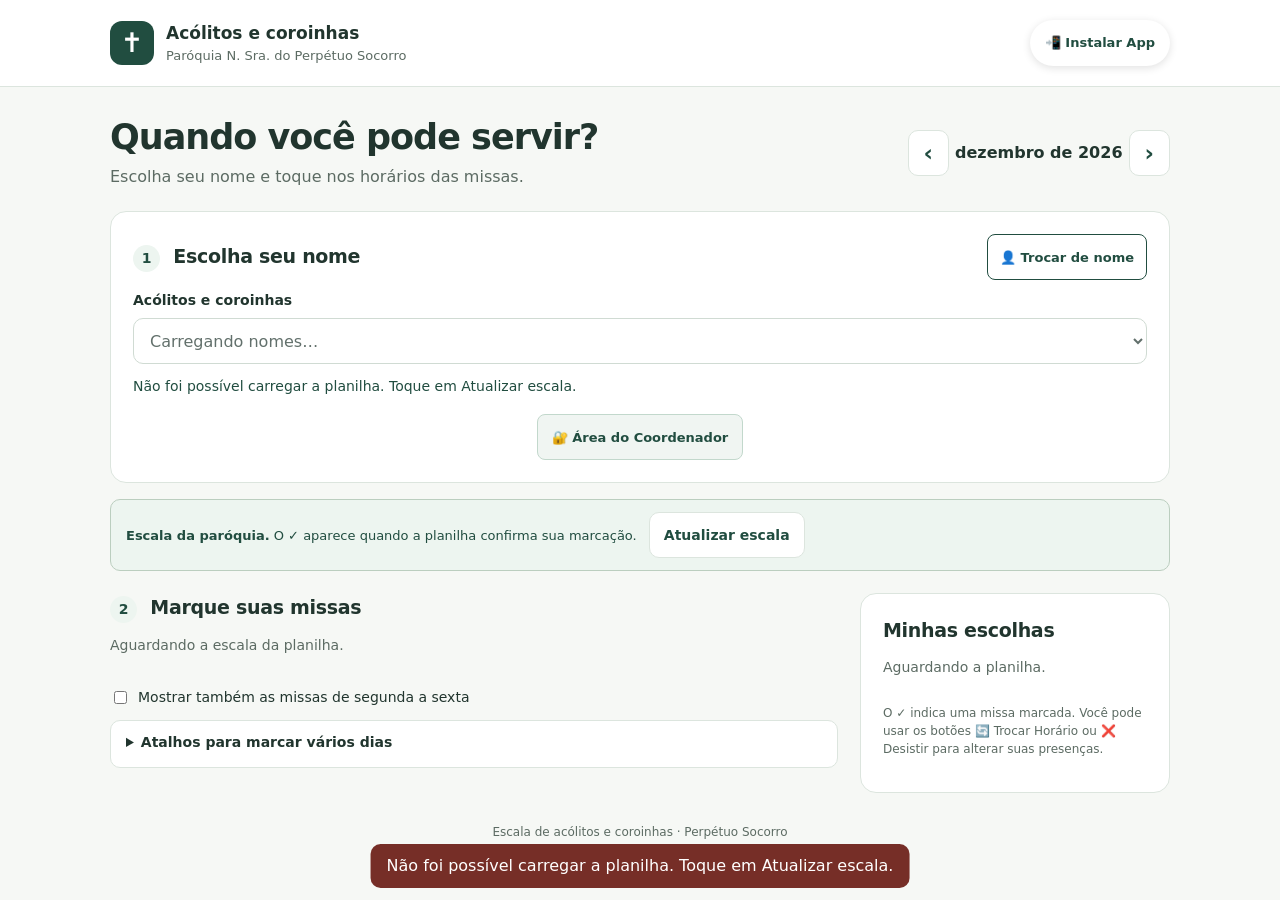
==== commit 74812b63: "Tela inicial Quem e voce para selecionar acolito ao abrir o site" ====
--- a/escala acolitos.html
+++ b/escala acolitos.html
@@ -909,6 +909,150 @@
             transform: translateY(-1px);
         }
 
+        .welcome-overlay {
+            position: fixed;
+            top: 0;
+            left: 0;
+            width: 100vw;
+            height: 100vh;
+            background: rgba(10, 25, 20, 0.78);
+            backdrop-filter: blur(8px);
+            -webkit-backdrop-filter: blur(8px);
+            z-index: 1000;
+            display: flex;
+            align-items: center;
+            justify-content: center;
+            padding: 16px;
+            box-sizing: border-box;
+            animation: fadeInWelcome 0.25s ease-out;
+        }
+
+        .welcome-overlay[hidden] {
+            display: none !important;
+        }
+
+        .welcome-card {
+            background: #ffffff;
+            color: var(--ink);
+            width: 100%;
+            max-width: 440px;
+            border-radius: 20px;
+            padding: 28px 24px;
+            box-shadow: 0 20px 40px rgba(0, 0, 0, 0.35);
+            text-align: center;
+            border: 1px solid var(--line);
+            animation: slideUpWelcome 0.3s cubic-bezier(0.16, 1, 0.3, 1);
+        }
+
+        @keyframes fadeInWelcome {
+            from { opacity: 0; }
+            to { opacity: 1; }
+        }
+
+        @keyframes slideUpWelcome {
+            from { opacity: 0; transform: translateY(20px) scale(0.96); }
+            to { opacity: 1; transform: translateY(0) scale(1); }
+        }
+
+        .welcome-icon {
+            font-size: 42px;
+            margin-bottom: 6px;
+        }
+
+        .welcome-card h2 {
+            margin: 0 0 6px 0;
+            font-size: 24px;
+            color: var(--green);
+        }
+
+        .welcome-subtitle {
+            margin: 0 0 18px 0;
+            color: var(--muted);
+            font-size: 14px;
+            line-height: 1.4;
+        }
+
+        .welcome-form {
+            text-align: left;
+            display: flex;
+            flex-direction: column;
+            gap: 12px;
+        }
+
+        .welcome-label {
+            font-size: 13px;
+            font-weight: 600;
+            color: var(--ink);
+        }
+
+        .welcome-select {
+            width: 100%;
+            font-size: 16px;
+            padding: 12px;
+            border: 2px solid var(--green);
+            border-radius: 12px;
+            background: #fff;
+            color: var(--ink);
+            outline: none;
+            box-sizing: border-box;
+        }
+
+        .welcome-btn-primary {
+            width: 100%;
+            padding: 14px;
+            background: var(--green);
+            color: white;
+            font-size: 16px;
+            font-weight: 700;
+            border: none;
+            border-radius: 12px;
+            cursor: pointer;
+            transition: all 0.2s;
+            margin-top: 6px;
+        }
+
+        .welcome-btn-primary:disabled {
+            background: #cbd5cb;
+            cursor: not-allowed;
+            color: #7a887d;
+        }
+
+        .welcome-btn-primary:not(:disabled):hover {
+            background: #17382e;
+            transform: translateY(-1px);
+        }
+
+        .welcome-btn-sec {
+            width: 100%;
+            background: transparent;
+            border: none;
+            color: var(--muted);
+            font-size: 13px;
+            padding: 8px;
+            cursor: pointer;
+            text-decoration: underline;
+        }
+
+        .welcome-btn-sec:hover {
+            color: var(--ink);
+        }
+
+        .btn-trocar-identidade {
+            background: #ffffff;
+            color: var(--green);
+            border: 1px solid var(--green);
+            padding: 5px 12px;
+            border-radius: 8px;
+            font-size: 13px;
+            font-weight: 600;
+            cursor: pointer;
+            transition: all 0.2s;
+        }
+
+        .btn-trocar-identidade:hover {
+            background: var(--light);
+        }
+
         button[hidden] {
             display: none
         }
@@ -916,6 +1060,25 @@
 </head>
 
 <body>
+    <div id="welcomeModal" class="welcome-overlay" hidden>
+        <div class="welcome-card" role="dialog" aria-modal="true" aria-labelledby="welcomeTitle">
+            <div class="welcome-icon">✝️</div>
+            <h2 id="welcomeTitle">Quem é você?</h2>
+            <p class="welcome-subtitle">Selecione seu nome para ver suas missas e marcar seus horários de servir:</p>
+            <div class="welcome-form">
+                <label for="welcomeUserSelect" class="welcome-label">Seu nome (Acólito / Coroinha):</label>
+                <select id="welcomeUserSelect" class="welcome-select">
+                    <option value="">Carregando lista de nomes…</option>
+                </select>
+                <button id="btnWelcomeEntrar" type="button" class="welcome-btn-primary" disabled>
+                    Entrar na Escala ➔
+                </button>
+                <button id="btnWelcomeVisitante" type="button" class="welcome-btn-sec">
+                    Apenas visualizar como visitante
+                </button>
+            </div>
+        </div>
+    </div>
     <a class="skip" href="#identity">Ir para escolher meu nome</a>
     <header>
         <div class="wrap brand">
@@ -937,8 +1100,12 @@
                     id="nextMonth" aria-label="Próximo mês">›</button></nav>
         </div>
         <section id="identity" class="card" aria-labelledby="identityTitle">
-            <h2 id="identityTitle"><span class="step">1</span> Escolha seu nome</h2><label for="userSelect"
-                class="field-label">Acólitos e coroinhas</label><select id="userSelect" disabled>
+            <div style="display:flex;align-items:center;justify-content:space-between;flex-wrap:wrap;gap:8px;">
+                <h2 id="identityTitle" style="margin:0;"><span class="step">1</span> Escolha seu nome</h2>
+                <button id="btnTrocarNome" type="button" class="btn-trocar-identidade">👤 Trocar de nome</button>
+            </div>
+            <label for="userSelect" class="field-label" style="margin-top:10px;">Acólitos e coroinhas</label>
+            <select id="userSelect" disabled>
                 <option>Carregando nomes…</option>
             </select>
             <div id="status" class="status" role="status" aria-live="polite">Buscando a escala na planilha…</div>
@@ -990,7 +1157,7 @@
     </main>
     <div id="feedback" role="status" hidden></div>
     <footer class="wrap">Escala de acólitos e coroinhas · Perpétuo Socorro</footer>
-    <script src="escala-planilha.js?v=2.3"></script>
+    <script src="escala-planilha.js?v=2.4"></script>
     <script>
       if ('serviceWorker' in navigator) {
         window.addEventListener('load', () => {
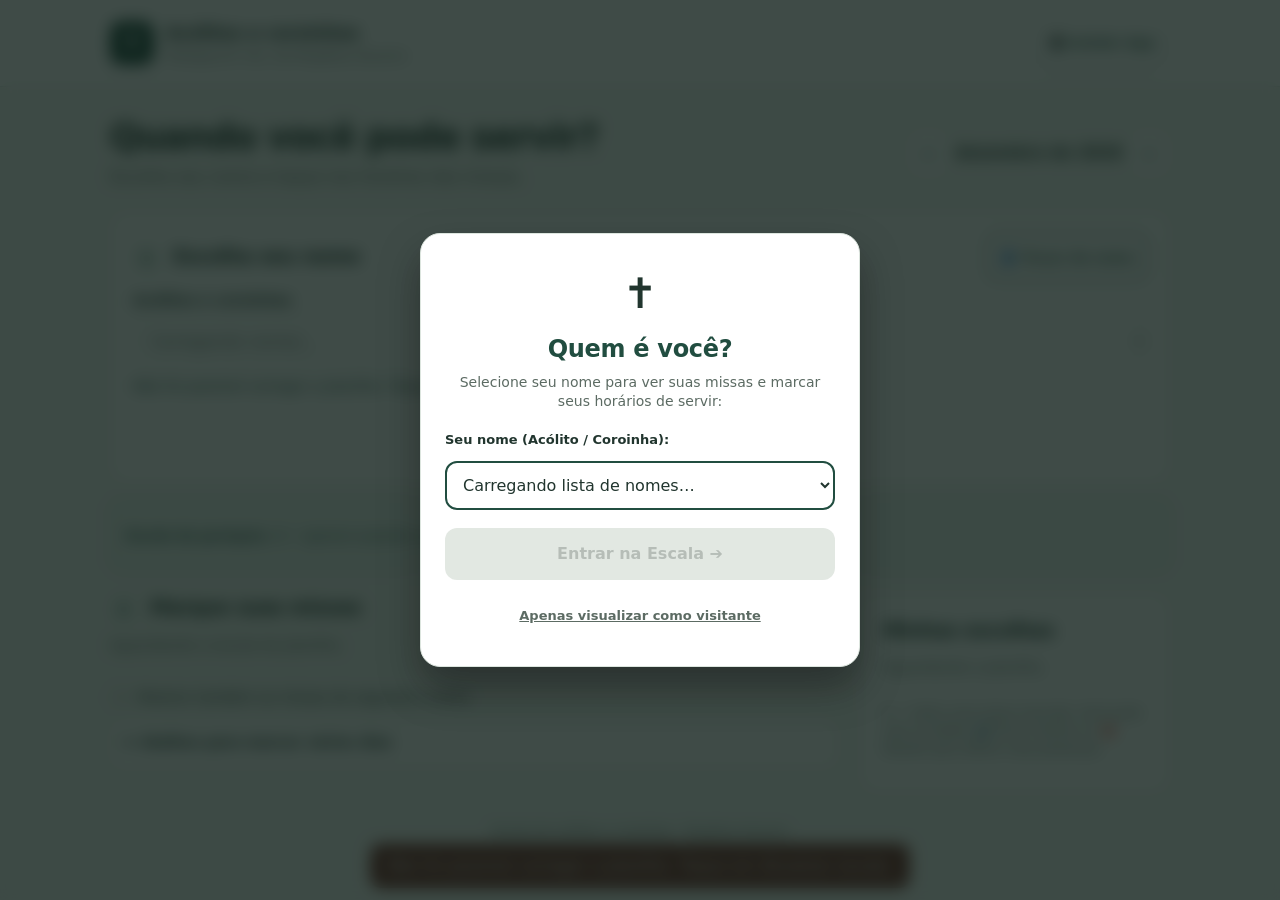
==== commit 33c4f5a3: "Exibir tela inicial Quem e voce imediatamente e limpar caches antigos do ServiceWorker" ====
--- a/escala acolitos.html
+++ b/escala acolitos.html
@@ -4,6 +4,9 @@
 <head>
     <meta charset="UTF-8">
     <meta name="viewport" content="width=device-width, initial-scale=1">
+    <meta http-equiv="Cache-Control" content="no-cache, no-store, must-revalidate">
+    <meta http-equiv="Pragma" content="no-cache">
+    <meta http-equiv="Expires" content="0">
     <meta name="theme-color" content="#214d40">
     <title>Escala de Acólitos e Coroinhas</title>
     <link rel="icon" href="favicon.ico">
@@ -1060,7 +1063,7 @@
 </head>
 
 <body>
-    <div id="welcomeModal" class="welcome-overlay" hidden>
+    <div id="welcomeModal" class="welcome-overlay">
         <div class="welcome-card" role="dialog" aria-modal="true" aria-labelledby="welcomeTitle">
             <div class="welcome-icon">✝️</div>
             <h2 id="welcomeTitle">Quem é você?</h2>
@@ -1157,7 +1160,7 @@
     </main>
     <div id="feedback" role="status" hidden></div>
     <footer class="wrap">Escala de acólitos e coroinhas · Perpétuo Socorro</footer>
-    <script src="escala-planilha.js?v=2.4"></script>
+    <script src="escala-planilha.js?v=2.5"></script>
     <script>
       if ('serviceWorker' in navigator) {
         window.addEventListener('load', () => {
